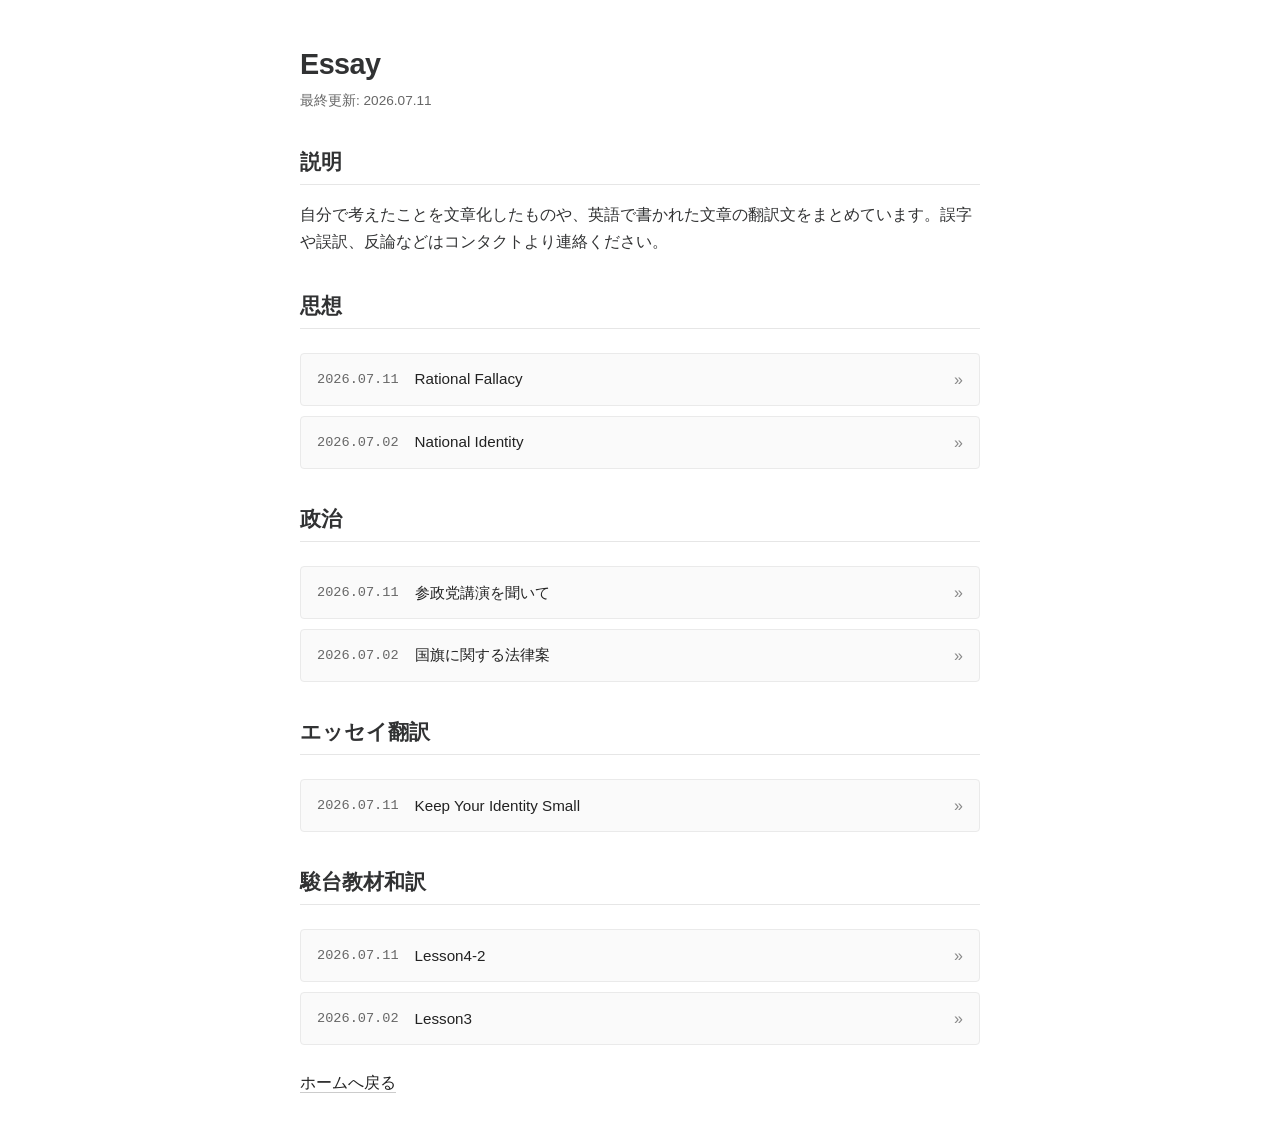
==== Essay.html @ d94034f3 "Main 80 phisc 60 Essay 90 Music 0 article 10　管理方法とファイル名は再考の余地あり" ====
<!DOCTYPE html>
<html lang="ja">

<head>
    <meta charset="UTF-8">
    <meta name="viewport" content="width=device-width, initial-scale=1.0">
    <link rel="stylesheet" href="main.css">
    <title>エッセイ</title>
    <style>
        
    </style>
</head>

<body>
    <h1>Essay</h1>
    <small class="note">最終更新: 2026.07.11</small>


    <h2>説明</h2>
    <p>自分で考えたことを文章化したものや、英語で書かれた文章の翻訳文をまとめています。誤字や誤訳、反論などはコンタクトより連絡ください。</p>

    <h2>思想</h2>

    <ul class="diary-card-list">
        <li>
            <a href="articles/E_RationalFal.html" class="diary-card-link">
                <span class="diary-date">2026.07.11</span>
                <span class="diary-title">Rational Fallacy</span>
            </a>
        </li>
        <li>
            <a href="articles/E_NationalIdent.html" class="diary-card-link">
                <span class="diary-date">2026.07.02</span>
                <span class="diary-title">National Identity</span>
            </a>
        </li>
    </ul>

    <h2>政治</h2>

    <ul class="diary-card-list">
        <li>
            <a href="posts/2026-07-11.html" class="diary-card-link">
                <span class="diary-date">2026.07.11</span>
                <span class="diary-title">参政党講演を聞いて</span>
            </a>
        </li>
        <li>
            <a href="posts/2026-07-02.html" class="diary-card-link">
                <span class="diary-date">2026.07.02</span>
                <span class="diary-title">国旗に関する法律案</span>
            </a>
        </li>
    </ul>

    <h2>エッセイ翻訳</h2>

    <ul class="diary-card-list">
        <li>
            <a href="posts/2026-07-11.html" class="diary-card-link">
                <span class="diary-date">2026.07.11</span>
                <span class="diary-title">Keep Your Identity Small</span>
            </a>
        </li>
    
    </ul>

    <h2>駿台教材和訳</h2>

    <ul class="diary-card-list">
        <li>
            <a href="posts/2026-07-11.html" class="diary-card-link">
                <span class="diary-date">2026.07.11</span>
                <span class="diary-title">Lesson4-2</span>
            </a>
        </li>
        <li>
            <a href="posts/2026-07-02.html" class="diary-card-link">
                <span class="diary-date">2026.07.02</span>
                <span class="diary-title">Lesson3</span>
            </a>
        </li>
    </ul>


    <p>
    
        <a href="Main.html" class="link-item" rel="noopener">ホームへ戻る</a>
    </p>


</body>

</html>
---- main.css ----
/* ベースの本文設定 */
body {
    font-family: "Helvetica Neue", Arial, "Hiragino Kaku Gothic ProN", "Meiryo", sans-serif;
    font-size: 15px;
    /* TeXっぽく少しスッキリさせるなら15px */
    line-height: 1.7;
    /* 行間は少し広めにとると上品になります */
    color: #313233;
    /* 真っ黒ではなく少し柔らかい黒 */
    max-width: 680px;
    /* 1行が長くなりすぎないように幅を制限 */
    margin: 40px auto;
    /* 画面中央に配置 */
    padding: 0 20px;
}

/* タイトル（ページ最上位の主役、h1相当） */
h1,
.page-title {
    font-size: 1.8rem;
    /* 27px程度。デフォルトのh1よりグッと控えめ */
    font-weight: 600;
    margin-bottom: 0.5rem;
    letter-spacing: -0.02em;
}

/* 小タイトル・中見出し（h2相当） */
h2,
.section-title {
    font-size: 1.3rem;
    /* 19.5px程度。本文より少し大きいトーン */
    font-weight: 600;
    margin-top: 2rem;
    margin-bottom: 0.8rem;
    border-bottom: 1px solid #e6e6e6;
    /* 薄い下線を引くとTeXのセクションっぽさが出ます */
    padding-bottom: 0.3rem;
}

/* 本文・段落 */
p {
    font-size: 1rem;
    /* 15px */
    margin-bottom: 1.2rem;
}

/* 注釈・キャプション（小さく、目立たなく） */
small,
.annotation,
.note {
    font-size: 0.85rem;
    /* 12.7px程度 */
    color: #666666;
    /* 文字色を薄くする */
    display: block;
    margin-top: -0.5rem;
    margin-bottom: 1rem;
}

/* リンクの基本スタイル */
a.link-item {
    color: #222222;
    /* 本文より少し濃い目の黒 */
    text-decoration: none;
    /* 初期の下線を消す */
    font-weight: 500;
    position: relative;
    transition: color 0.2s ease;
    /* 文字色の変化をなめらかに */
}

/* 通常時の下線を薄く表示しておく */
a.link-item::after {
    content: "";
    position: absolute;
    bottom: -2px;
    left: 0;
    width: 100%;
    height: 1px;
    background-color: #cccccc;
    /* 薄いグレーの下線 */
    transition: background-color 0.2s ease, height 0.2s ease;
}

/* ホバー時の演出（下線がスッと濃く・太くなる） */
a.link-item:hover {
    color: #0056b3;
    /* 知的なブルーや、アクセントカラー */
}

a.link-item:hover::after {
    background-color: #0056b3;
    height: 2px;
    /* ホバー時に少し存在感が出る */
}






/* 日記エントリ用の押しやすいリンクカード */
.diary-card-list {
  list-style: none;
  padding: 0;
  margin: 1.5rem 0;
}

.diary-card-list li {
  margin-bottom: 0.6rem;
}

.diary-card-link {
  display: flex;                  /* 横並びをキレイに制御 */
  align-items: center;
  justify-content: space-between;
  padding: 0.75rem 1rem;          /* 上下にゆとりを持たせ、指で押しやすい高さを確保 */
  background-color: #fafafa;      /* ほんの少しだけ背景を敷いてクリック領域を明示 */
  border: 1px solid #eaeaea;      /* TeXっぽい上品な薄い枠線 */
  border-radius: 4px;             /* 角を少し丸める */
  text-decoration: none;
  color: #222222;
  transition: all 0.2s ease;
}

/* 日付部分 */
.diary-card-link .diary-date {
  font-size: 0.85rem;
  color: #666666;
  font-family: monospace;
  flex-shrink: 0;
}

/* タイトル部分 */
.diary-card-link .diary-title {
  font-size: 0.95rem;
  font-weight: 500;
  flex-grow: 1;
  margin-left: 1rem;
}

/* 右側に添える小さな矢印 */
.diary-card-link::after {
  content: "\00BB";                 /* » 記号 */
  font-size: 1rem;
  color: #888888;
  margin-left: 0.8rem;
  transition: transform 0.2s ease;
}

/* ホバー/タップ時の演出（スッと浮き上がって色づく） */
.diary-card-link:hover {
  background-color: #ffffff;
  border-color: #0056b3;
  color: #0056b3;
  transform: translateY(-1px);      /* わずかに浮き上がる */
}

.diary-card-link:hover::after {
  transform: translateX(3px);       /* 矢印が右へ動く */
  color: #0056b3;
}




/* 日記一覧ページへ飛ぶボタン */
.btn-more-diary {
  display: inline-flex;
  align-items: center;
  justify-content: center;
  padding: 0.6rem 1.4rem;        /* しっかり押しやすい余白 */
  font-size: 0.95rem;
  font-weight: 500;
  color: #353536;
  background-color: transparent; /* 背景は透明にして重さを消す */
  border: 1px solid #cccccc;     /* 控えめな枠線 */
  border-radius: 4px;
  text-decoration: none;
  transition: all 0.2s ease;
}

/* 矢印アイコンの設定 */
.btn-more-diary::after {
  content: "→";                  /* シャープな右矢印 */
  font-family: inherit;
  margin-left: 0.6rem;
  transition: transform 0.2s ease;
}

/* ホバー/タップ時の演出 */
.btn-more-diary:hover {
  background-color: #f4f4f5;     /* 薄いグレーを敷いて押せる感を強調 */
  border-color: #999999;
  color: #0d0d0e;
}

.btn-more-diary:hover::after {
  transform: translateX(4px);    /* 矢印が右にスッと動く */
}

/* ボタンを配置するラッパー（必要に応じて右寄せや中央寄せに） */
.btn-wrapper {
  margin-top: 1.2rem;
  text-align: right;             /* 右寄せ（centerにすると中央寄せ） */
}





/* ==========================================
       スマホ向けレスポンシブ設定 (画面幅 600px 以下)
       ========================================== */
@media screen and (max-width: 600px) {
    body {
        margin: 24px auto;
        padding: 0 18px;
        font-size: 80px;
        /* スマホでもしっかり読みやすい16pxに底上げ */
    }

    h1,
    .page-title {
        font-size: 1.7rem;
        /* 視認性を保ちつつバランス調整 */
    }

    h2,
    .section-title {
        font-size: 1.25rem;
        margin-top: 1.8rem;
    }

    small,
    .annotation,
    .note {
        font-size: 0.9rem;
        /* 注釈も小さすぎないように調整 */
    }

}
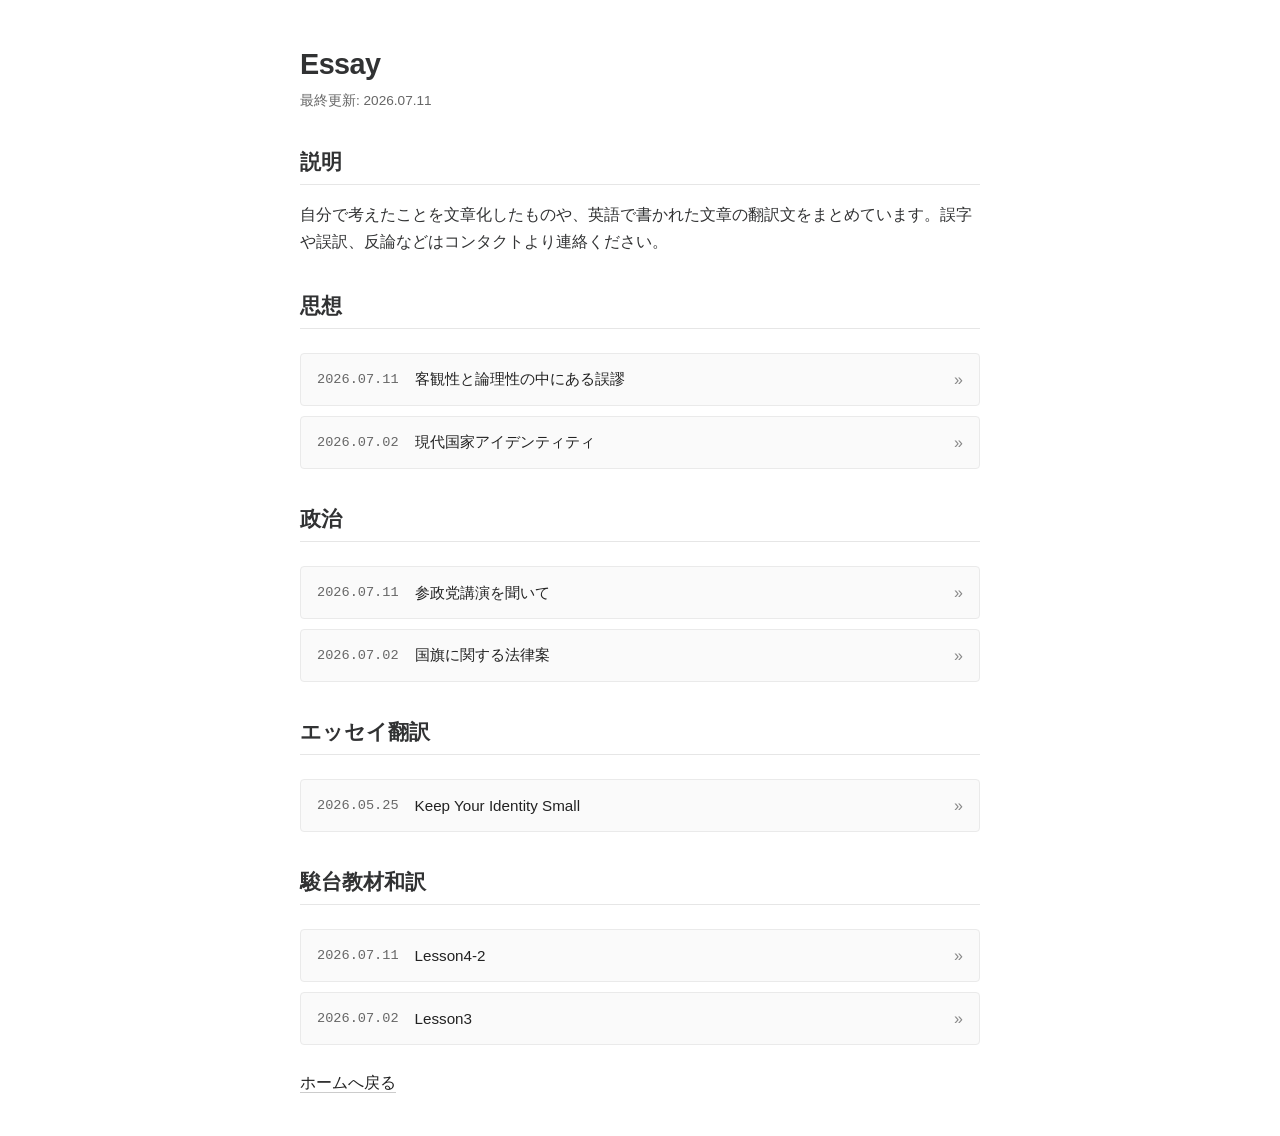
==== commit cc71cba1: "下のもののModif" ====
--- a/Essay.html
+++ b/Essay.html
@@ -25,13 +25,13 @@
         <li>
             <a href="articles/E_RationalFal.html" class="diary-card-link">
                 <span class="diary-date">2026.07.11</span>
-                <span class="diary-title">Rational Fallacy</span>
+                <span class="diary-title">客観性と論理性の中にある誤謬</span>
             </a>
         </li>
         <li>
             <a href="articles/E_NationalIdent.html" class="diary-card-link">
                 <span class="diary-date">2026.07.02</span>
-                <span class="diary-title">National Identity</span>
+                <span class="diary-title">現代国家アイデンティティ</span>
             </a>
         </li>
     </ul>
@@ -57,8 +57,8 @@
 
     <ul class="diary-card-list">
         <li>
-            <a href="posts/2026-07-11.html" class="diary-card-link">
-                <span class="diary-date">2026.07.11</span>
+            <a href="articles/E_KeepYour.html" class="diary-card-link">
+                <span class="diary-date">2026.05.25</span>
                 <span class="diary-title">Keep Your Identity Small</span>
             </a>
         </li>
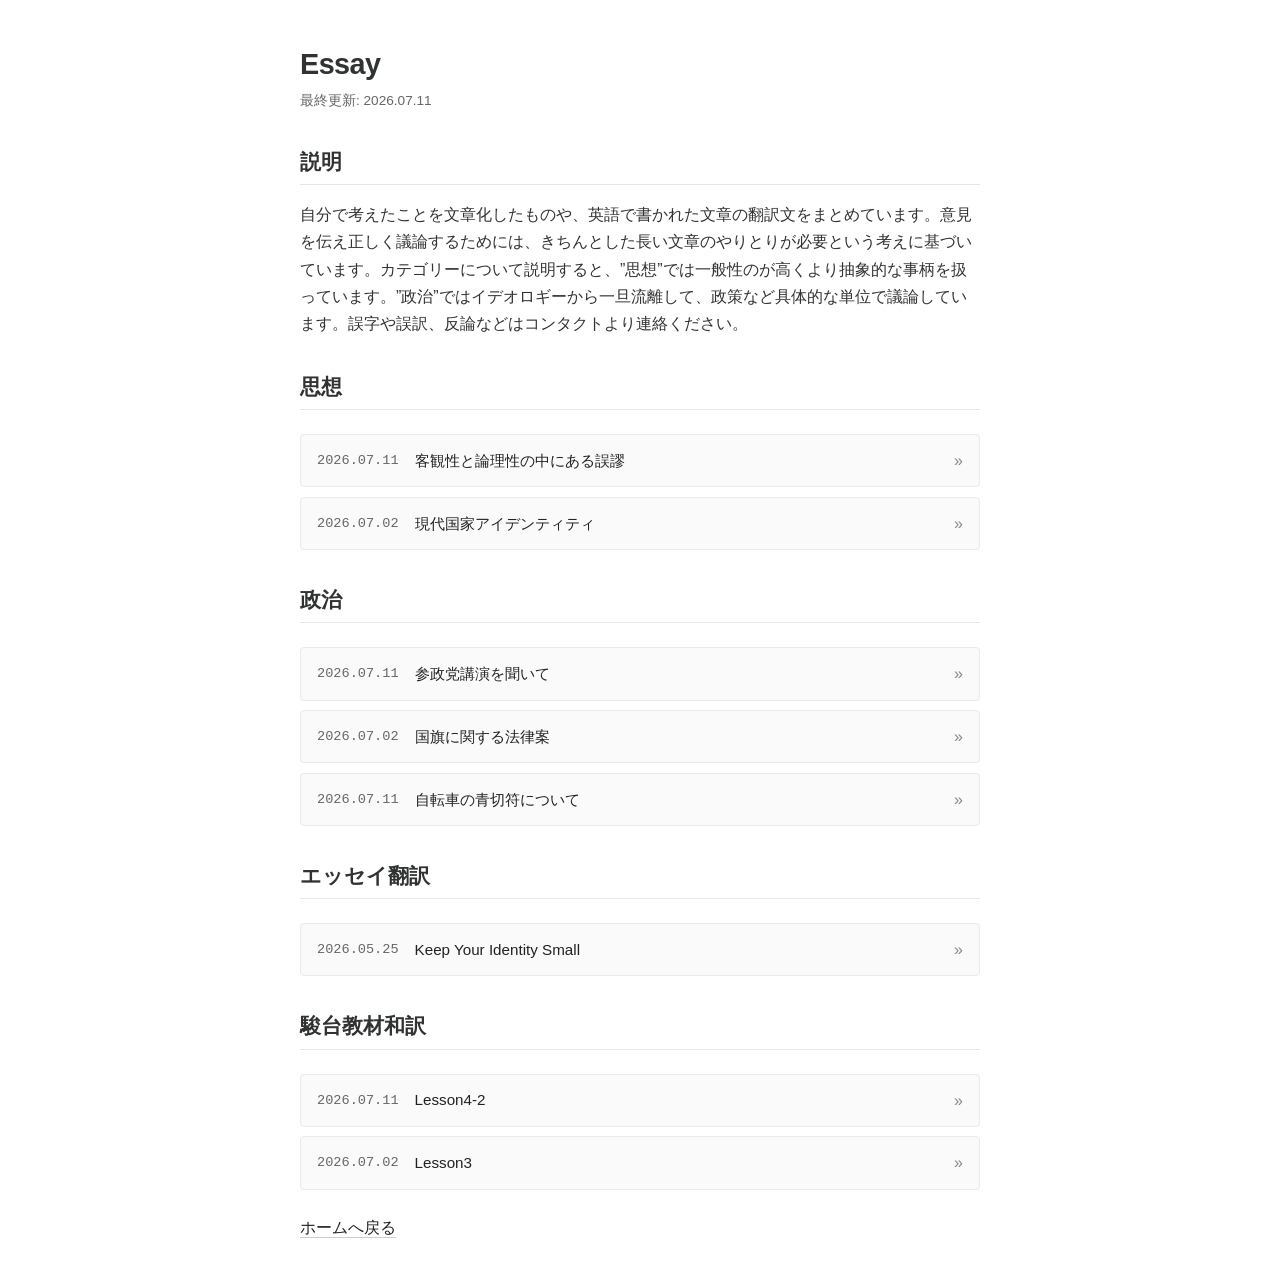
==== commit 78034aa2: "エッセイ記事の追加 Gitpageを試す 細かいUIや文言の修正" ====
--- a/Essay.html
+++ b/Essay.html
@@ -17,7 +17,7 @@
 
 
     <h2>説明</h2>
-    <p>自分で考えたことを文章化したものや、英語で書かれた文章の翻訳文をまとめています。誤字や誤訳、反論などはコンタクトより連絡ください。</p>
+    <p>自分で考えたことを文章化したものや、英語で書かれた文章の翻訳文をまとめています。意見を伝え正しく議論するためには、きちんとした長い文章のやりとりが必要という考えに基づいています。カテゴリーについて説明すると、”思想”では一般性のが高くより抽象的な事柄を扱っています。”政治”ではイデオロギーから一旦流離して、政策など具体的な単位で議論しています。誤字や誤訳、反論などはコンタクトより連絡ください。</p>
 
     <h2>思想</h2>
 
@@ -40,7 +40,7 @@
 
     <ul class="diary-card-list">
         <li>
-            <a href="posts/2026-07-11.html" class="diary-card-link">
+            <a href="articles/E_Sanse.html" class="diary-card-link">
                 <span class="diary-date">2026.07.11</span>
                 <span class="diary-title">参政党講演を聞いて</span>
             </a>
@@ -49,6 +49,12 @@
             <a href="posts/2026-07-02.html" class="diary-card-link">
                 <span class="diary-date">2026.07.02</span>
                 <span class="diary-title">国旗に関する法律案</span>
+            </a>
+        </li>
+        <li>
+            <a href="articles/E_Cycle.html" class="diary-card-link">
+                <span class="diary-date">2026.07.11</span>
+                <span class="diary-title">自転車の青切符について</span>
             </a>
         </li>
     </ul>
@@ -85,7 +91,7 @@
 
     <p>
     
-        <a href="Main.html" class="link-item" rel="noopener">ホームへ戻る</a>
+        <a href="index.html" class="link-item" rel="noopener">ホームへ戻る</a>
     </p>
 
 
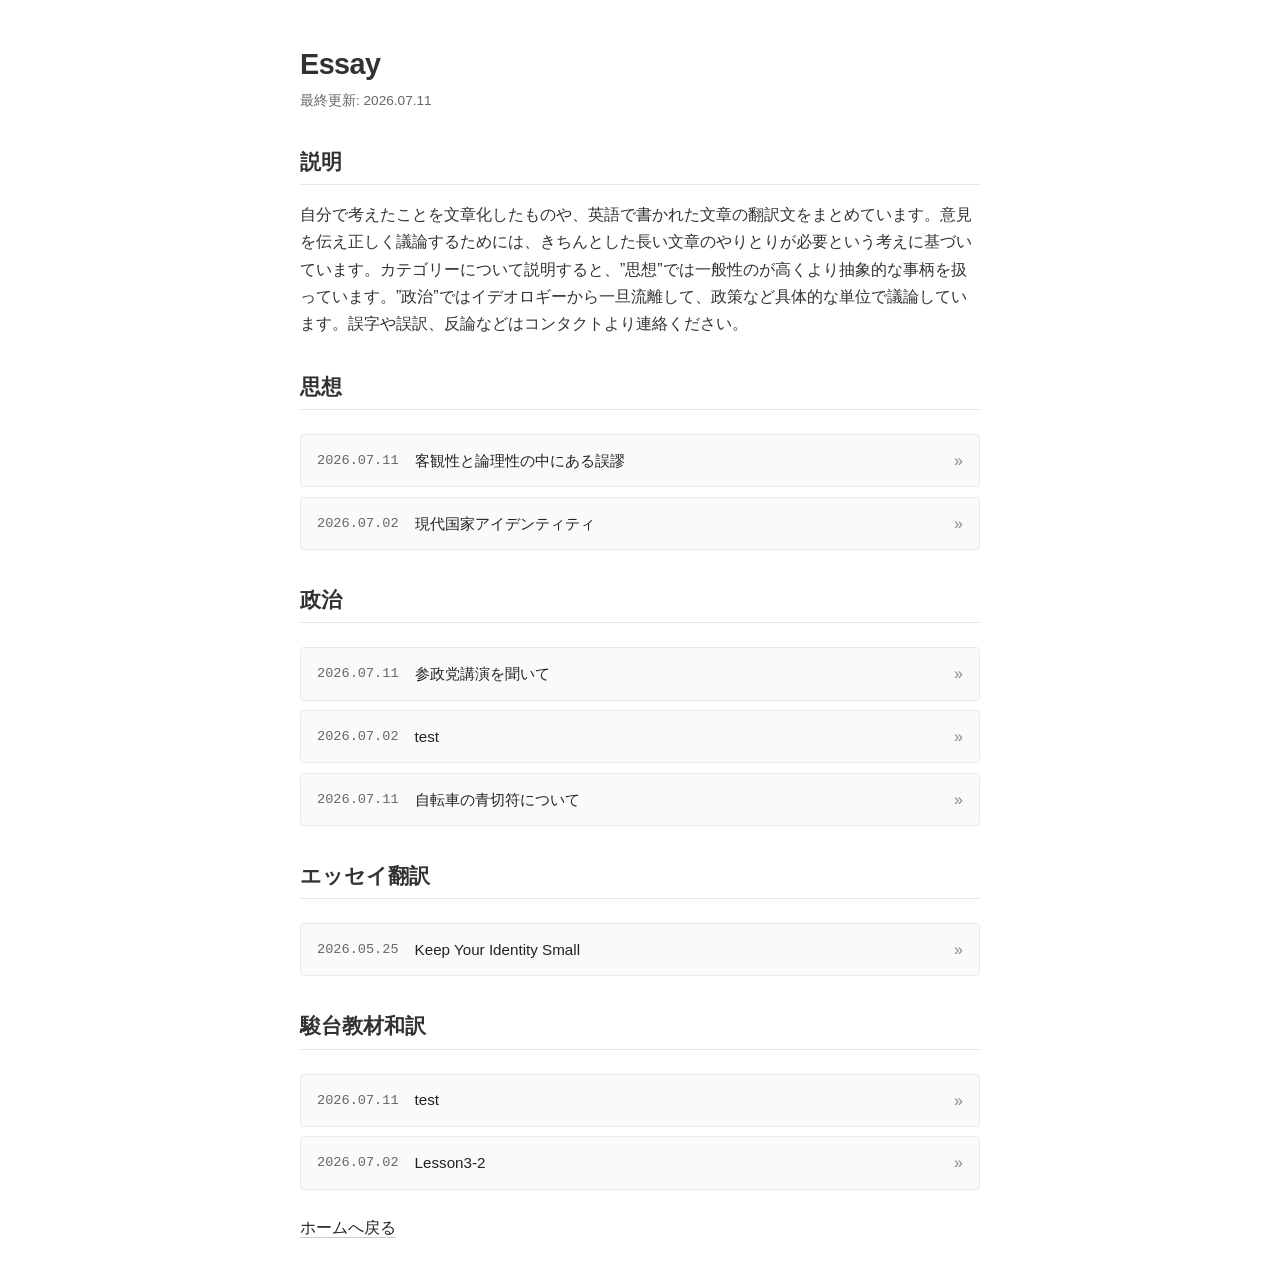
==== commit cba13785: "change contents into public-safe" ====
--- a/Essay.html
+++ b/Essay.html
@@ -48,7 +48,7 @@
         <li>
             <a href="posts/2026-07-02.html" class="diary-card-link">
                 <span class="diary-date">2026.07.02</span>
-                <span class="diary-title">国旗に関する法律案</span>
+                <span class="diary-title">test</span>
             </a>
         </li>
         <li>
@@ -77,13 +77,13 @@
         <li>
             <a href="posts/2026-07-11.html" class="diary-card-link">
                 <span class="diary-date">2026.07.11</span>
-                <span class="diary-title">Lesson4-2</span>
+                <span class="diary-title">test</span>
             </a>
         </li>
         <li>
-            <a href="posts/2026-07-02.html" class="diary-card-link">
+            <a href="articles/E_Lesson3-2.html" class="diary-card-link">
                 <span class="diary-date">2026.07.02</span>
-                <span class="diary-title">Lesson3</span>
+                <span class="diary-title">Lesson3-2</span>
             </a>
         </li>
     </ul>
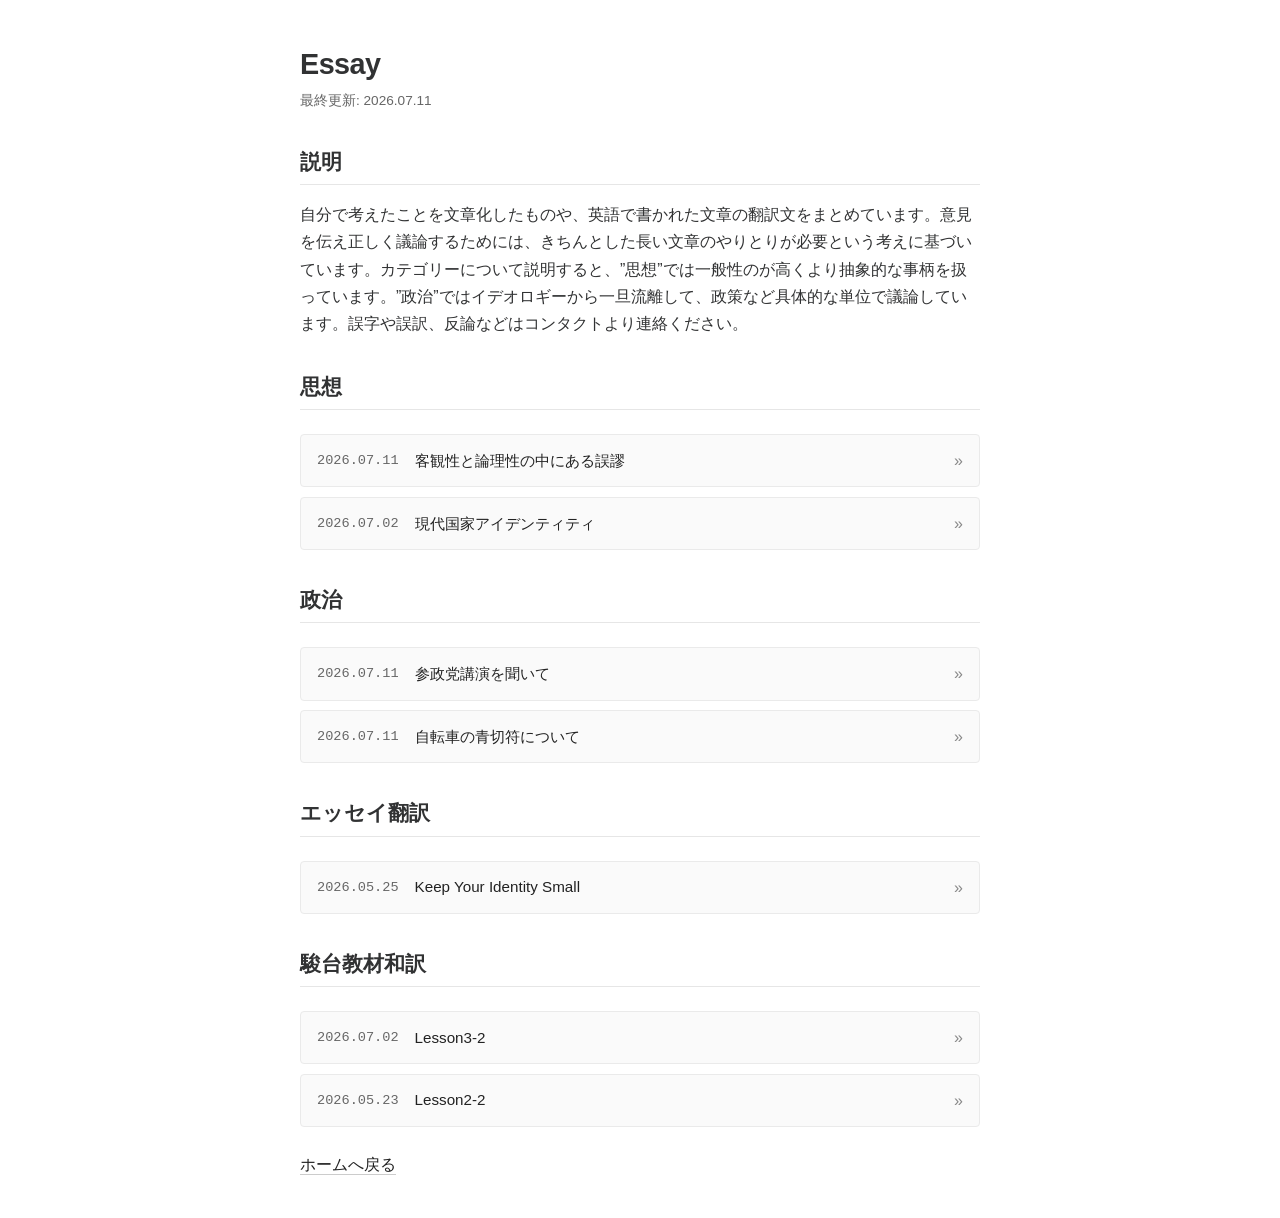
==== commit 9cf76fdd: "Add Music articles" ====
--- a/Essay.html
+++ b/Essay.html
@@ -45,12 +45,7 @@
                 <span class="diary-title">参政党講演を聞いて</span>
             </a>
         </li>
-        <li>
-            <a href="posts/2026-07-02.html" class="diary-card-link">
-                <span class="diary-date">2026.07.02</span>
-                <span class="diary-title">test</span>
-            </a>
-        </li>
+        
         <li>
             <a href="articles/E_Cycle.html" class="diary-card-link">
                 <span class="diary-date">2026.07.11</span>
@@ -69,21 +64,21 @@
             </a>
         </li>
     
-    </ul>
 
     <h2>駿台教材和訳</h2>
 
     <ul class="diary-card-list">
-        <li>
-            <a href="posts/2026-07-11.html" class="diary-card-link">
-                <span class="diary-date">2026.07.11</span>
-                <span class="diary-title">test</span>
-            </a>
-        </li>
+        
         <li>
             <a href="articles/E_Lesson3-2.html" class="diary-card-link">
                 <span class="diary-date">2026.07.02</span>
                 <span class="diary-title">Lesson3-2</span>
+            </a>
+        </li>
+        <li>
+            <a href="articles/E_Lesson2-2.html" class="diary-card-link">
+                <span class="diary-date">2026.05.23</span>
+                <span class="diary-title">Lesson2-2</span>
             </a>
         </li>
     </ul>
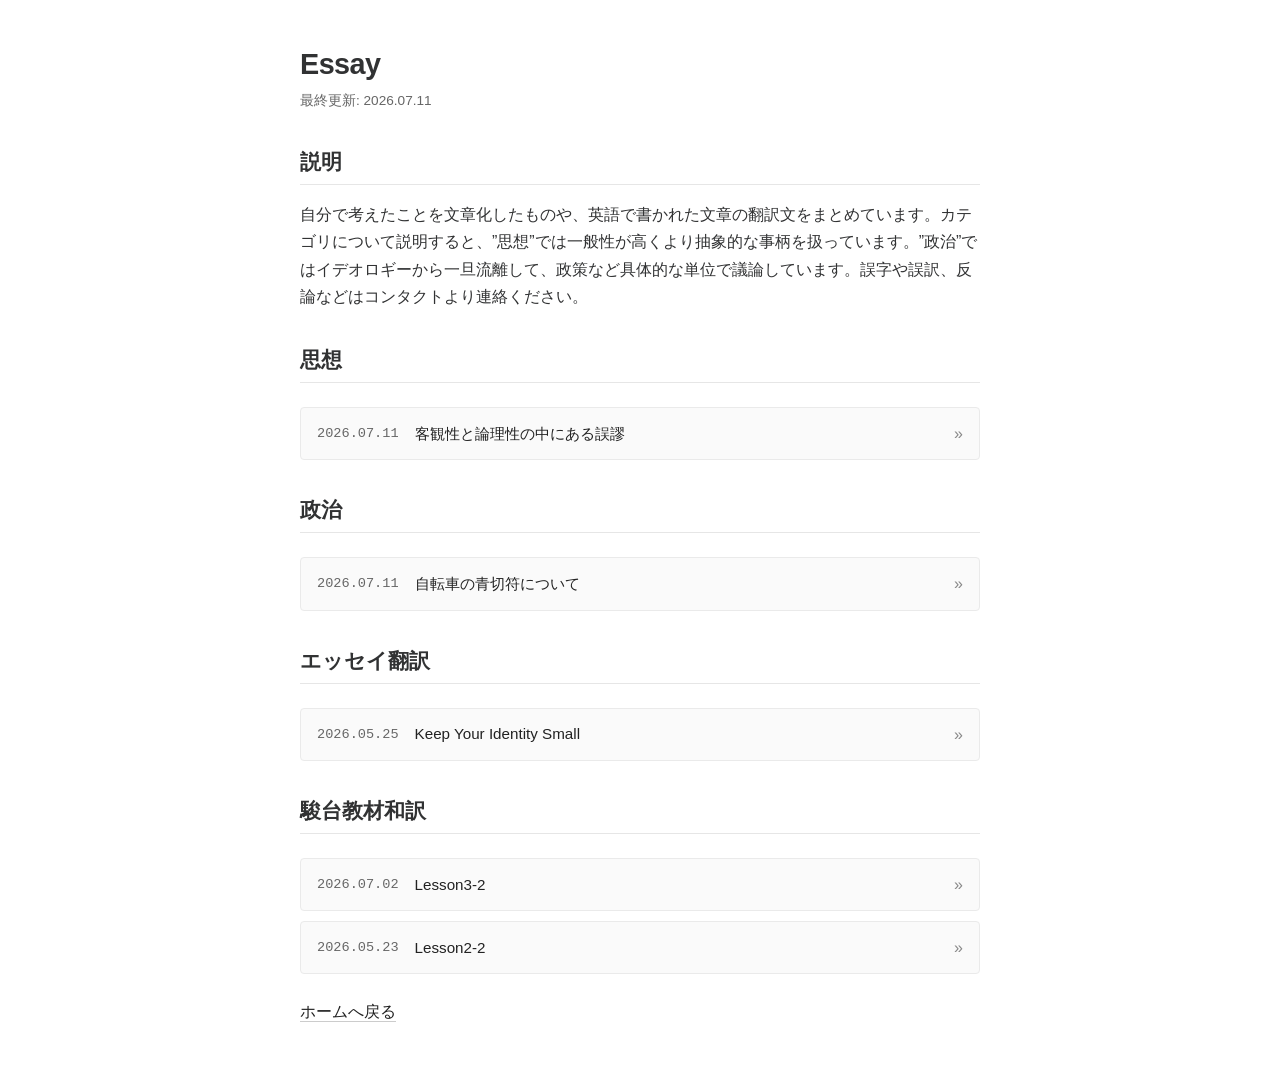
==== commit 79db6656: "Mod P, E" ====
--- a/Essay.html
+++ b/Essay.html
@@ -17,7 +17,7 @@
 
 
     <h2>説明</h2>
-    <p>自分で考えたことを文章化したものや、英語で書かれた文章の翻訳文をまとめています。意見を伝え正しく議論するためには、きちんとした長い文章のやりとりが必要という考えに基づいています。カテゴリーについて説明すると、”思想”では一般性のが高くより抽象的な事柄を扱っています。”政治”ではイデオロギーから一旦流離して、政策など具体的な単位で議論しています。誤字や誤訳、反論などはコンタクトより連絡ください。</p>
+    <p>自分で考えたことを文章化したものや、英語で書かれた文章の翻訳文をまとめています。カテゴリについて説明すると、”思想”では一般性が高くより抽象的な事柄を扱っています。”政治”ではイデオロギーから一旦流離して、政策など具体的な単位で議論しています。誤字や誤訳、反論などはコンタクトより連絡ください。</p>
 
     <h2>思想</h2>
 
@@ -27,25 +27,12 @@
                 <span class="diary-date">2026.07.11</span>
                 <span class="diary-title">客観性と論理性の中にある誤謬</span>
             </a>
-        </li>
-        <li>
-            <a href="articles/E_NationalIdent.html" class="diary-card-link">
-                <span class="diary-date">2026.07.02</span>
-                <span class="diary-title">現代国家アイデンティティ</span>
-            </a>
-        </li>
+        </li>  
     </ul>
 
     <h2>政治</h2>
 
-    <ul class="diary-card-list">
-        <li>
-            <a href="articles/E_Sanse.html" class="diary-card-link">
-                <span class="diary-date">2026.07.11</span>
-                <span class="diary-title">参政党講演を聞いて</span>
-            </a>
-        </li>
-        
+    <ul class="diary-card-list">        
         <li>
             <a href="articles/E_Cycle.html" class="diary-card-link">
                 <span class="diary-date">2026.07.11</span>
